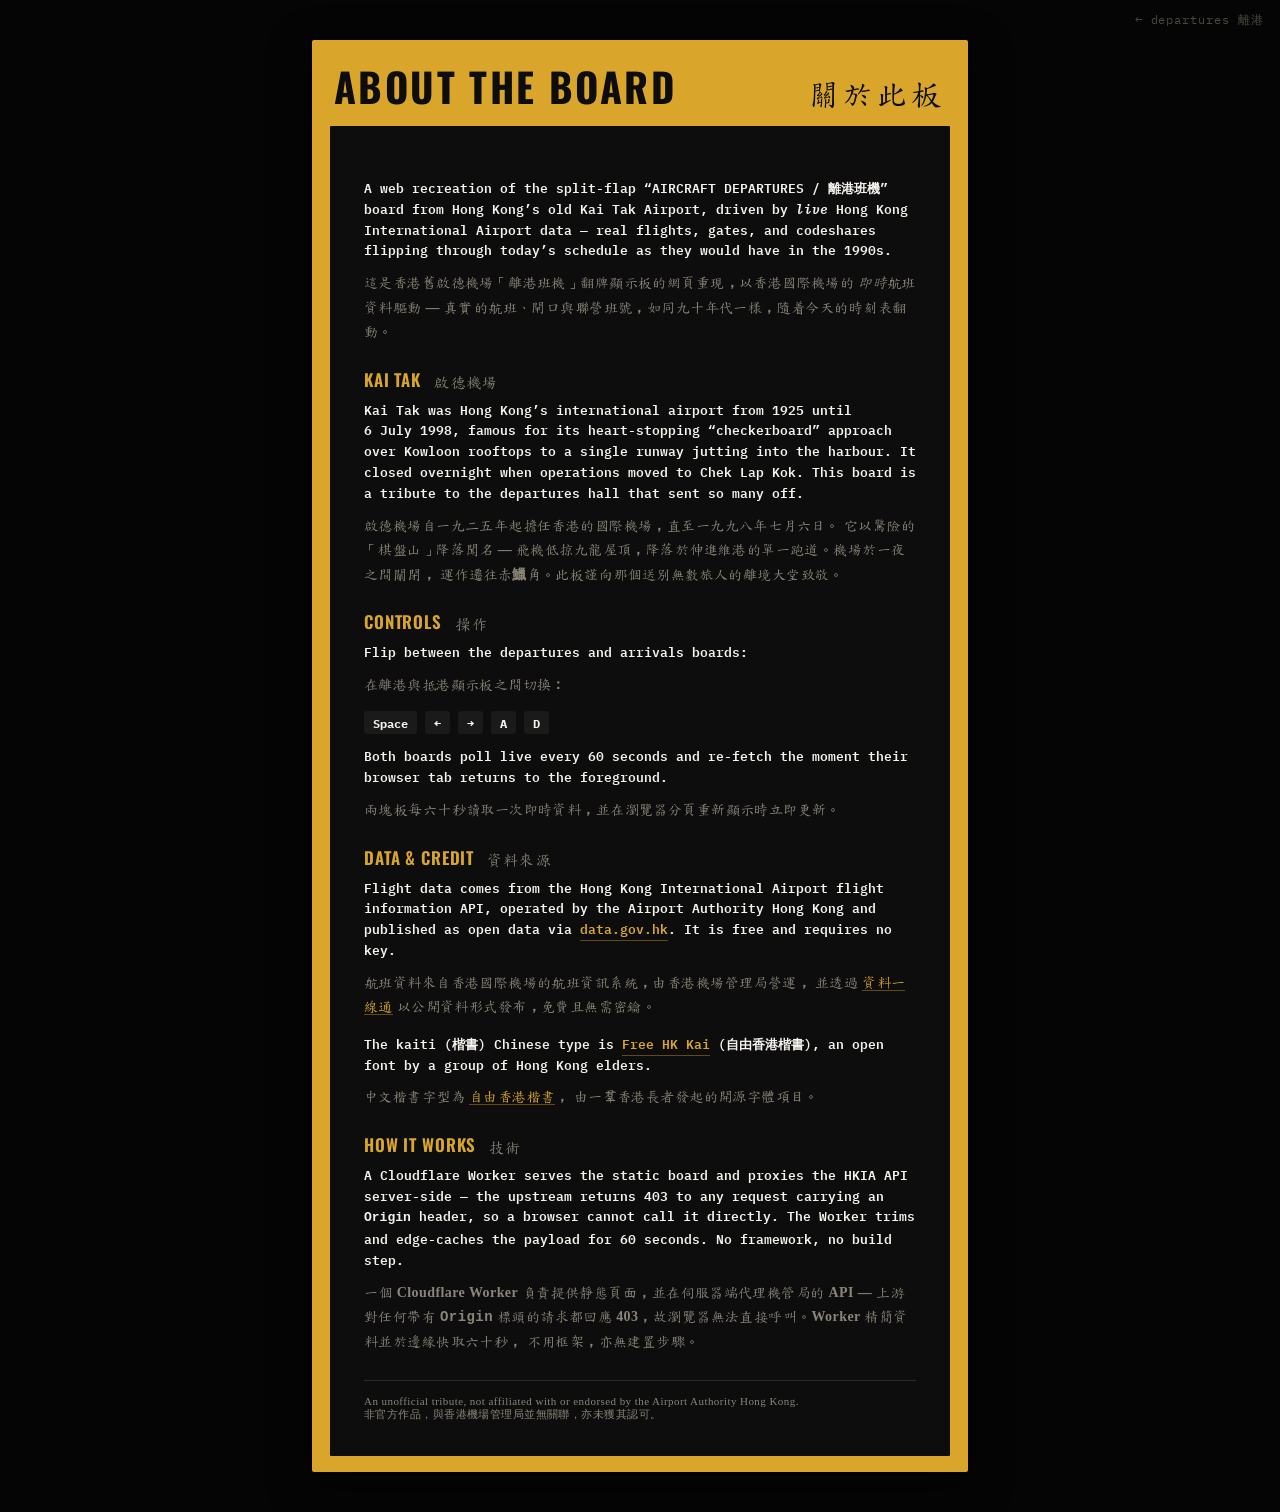
==== public/about.html @ 9b9ac21f "Remodel boards to reference photo; add logos, kaiti font, about page Match the vintage Kai Tak layou" ====
<!doctype html>
<html lang="en">
  <head>
    <meta charset="utf-8" />
    <meta name="viewport" content="width=device-width, initial-scale=1" />
    <title>啟德機場 · About Kai Tak Board</title>

    <!-- Fonts: IBM Plex Mono (labels), Free HK Kai (self-hosted kaiti, board.css @font-face), Oswald (headings). -->
    <link rel="preconnect" href="https://fonts.googleapis.com" />
    <link rel="preconnect" href="https://fonts.gstatic.com" crossorigin />
    <link
      href="https://fonts.googleapis.com/css2?family=IBM+Plex+Mono:wght@600;700&family=Oswald:wght@600;700&display=swap"
      rel="stylesheet"
    />

    <!-- board.css supplies the shared skin (frame, palette, fonts, page-nav);
         the inline block below styles only the about page's prose. -->
    <link rel="stylesheet" href="board.css" />
    <style>
      /* The about "board" scrolls with its content rather than being scaled to
         the viewport like the flight boards. board.css pins html/body/.stage to
         the viewport height and clips overflow; undo all of that here so the
         document scrolls naturally when the content is taller than the screen. */
      html, body { height: auto; overflow: visible; }
      .stage {
        align-items: flex-start;
        height: auto;
        min-height: 100vh;
        overflow: visible;
        padding: 40px 16px;
        box-sizing: border-box;
      }
      .about { max-width: 620px; padding: 30px 34px 34px; }

      .about .header { flex-direction: column; align-items: flex-start; gap: 2px; }

      .about section { margin-top: 22px; }
      .about h2 {
        margin: 0 0 8px;
        font-family: 'Oswald', 'Helvetica Neue', Arial, sans-serif;
        font-weight: 600;
        font-size: 17px;
        letter-spacing: 0.05em;
        text-transform: uppercase;
        color: var(--frame-yellow);
      }
      .about h2 .zh {
        font-family: 'Free HK Kai', 'Kaiti TC', 'STKaiti', 'BiauKai', 'DFKai-SB', serif;
        font-weight: 600;
        font-size: 15px;
        letter-spacing: 0.08em;
        margin-left: 8px;
        color: var(--label-muted);
        text-transform: none;
      }
      .about p {
        margin: 0 0 10px;
        font-family: 'IBM Plex Mono', monospace;
        font-weight: 600;
        font-size: 13px;
        line-height: 1.6;
        color: var(--flap-text);
      }
      /* Chinese paragraph: kaiti brush face, sits just under its English twin,
         slightly dimmer so the pair reads as one bilingual block. */
      .about p.zh {
        font-family: 'Free HK Kai', 'Kaiti TC', 'STKaiti', 'BiauKai', 'DFKai-SB', serif;
        font-size: 14px;
        line-height: 1.75;
        letter-spacing: 0.03em;
        color: var(--label-muted);
        margin-bottom: 14px;
      }
      .about a { color: var(--frame-yellow); text-decoration: none; border-bottom: 1px solid rgba(217, 166, 43, 0.4); }
      .about a:hover { border-bottom-color: var(--frame-yellow); }

      /* Keyboard-control keycaps rendered as little flap faces. */
      .keys { display: flex; flex-wrap: wrap; gap: 8px; margin: 4px 0 10px; }
      .keys kbd {
        font-family: 'IBM Plex Mono', monospace;
        font-weight: 700;
        font-size: 12px;
        color: var(--flap-text);
        background: var(--flap-face);
        border-radius: 3px;
        padding: 5px 9px;
        box-shadow: inset 0 -2px 0 rgba(0, 0, 0, 0.5);
      }

      .about .foot {
        margin-top: 26px;
        padding-top: 14px;
        border-top: 1px solid #2a2a2a;
        font-size: 11px;
        color: var(--label-muted);
        letter-spacing: 0.04em;
      }
    </style>
  </head>
  <body>
    <a class="page-nav" href="index.html">&larr; departures 離港</a>
    <div class="stage">
      <div class="frame">
        <div class="header">
          <div class="title-en">About the Board</div>
          <div class="title-zh">關於此板</div>
        </div>

        <div class="board kaitak about">
          <section>
            <p>
              A web recreation of the split-flap
              &ldquo;AIRCRAFT&nbsp;DEPARTURES&nbsp;/&nbsp;離港班機&rdquo;
              board from Hong Kong&rsquo;s old Kai Tak Airport, driven by
              <em>live</em> Hong Kong International Airport data &mdash; real
              flights, gates, and codeshares flipping through today&rsquo;s
              schedule as they would have in the 1990s.
            </p>
            <p class="zh">
              這是香港舊啟德機場「離港班機」翻牌顯示板的網頁重現，以香港國際機場的
              <em>即時</em>航班資料驅動 &mdash;
              真實的航班、閘口與聯營班號，如同九十年代一樣，隨着今天的時刻表翻動。
            </p>
          </section>

          <section>
            <h2>Kai Tak <span class="zh">啟德機場</span></h2>
            <p>
              Kai Tak was Hong Kong&rsquo;s international airport from 1925
              until 6&nbsp;July&nbsp;1998, famous for its heart-stopping
              &ldquo;checkerboard&rdquo; approach over Kowloon rooftops to a
              single runway jutting into the harbour. It closed overnight when
              operations moved to Chek Lap Kok. This board is a tribute to the
              departures hall that sent so many off.
            </p>
            <p class="zh">
              啟德機場自一九二五年起擔任香港的國際機場，直至一九九八年七月六日。
              它以驚險的「棋盤山」降落聞名 &mdash;
              飛機低掠九龍屋頂，降落於伸進維港的單一跑道。機場於一夜之間關閉，
              運作遷往赤鱲角。此板謹向那個送別無數旅人的離境大堂致敬。
            </p>
          </section>

          <section>
            <h2>Controls <span class="zh">操作</span></h2>
            <p>Flip between the departures and arrivals boards:</p>
            <p class="zh">在離港與抵港顯示板之間切換：</p>
            <div class="keys">
              <kbd>Space</kbd><kbd>&larr;</kbd><kbd>&rarr;</kbd><kbd>A</kbd><kbd>D</kbd>
            </div>
            <p>
              Both boards poll live every 60 seconds and re-fetch the moment
              their browser tab returns to the foreground.
            </p>
            <p class="zh">
              兩塊板每六十秒讀取一次即時資料，並在瀏覽器分頁重新顯示時立即更新。
            </p>
          </section>

          <section>
            <h2>Data &amp; credit <span class="zh">資料來源</span></h2>
            <p>
              Flight data comes from the Hong Kong International Airport flight
              information API, operated by the Airport Authority Hong Kong and
              published as open data via
              <a href="https://data.gov.hk/en-data/dataset/aahk-team1-flight-info" target="_blank" rel="noopener">data.gov.hk</a>.
              It is free and requires no key.
            </p>
            <p class="zh">
              航班資料來自香港國際機場的航班資訊系統，由香港機場管理局營運，
              並透過
              <a href="https://data.gov.hk/tc-data/dataset/aahk-team1-flight-info" target="_blank" rel="noopener">資料一線通</a>
              以公開資料形式發布，免費且無需密鑰。
            </p>
            <p>
              The kaiti (楷書) Chinese type is
              <a href="https://freehkfonts.opensource.hk" target="_blank" rel="noopener">Free&nbsp;HK&nbsp;Kai</a>
              (自由香港楷書), an open font by a group of Hong Kong elders.
            </p>
            <p class="zh">
              中文楷書字型為
              <a href="https://freehkfonts.opensource.hk" target="_blank" rel="noopener">自由香港楷書</a>，
              由一群香港長者發起的開源字體項目。
            </p>
          </section>

          <section>
            <h2>How it works <span class="zh">技術</span></h2>
            <p>
              A Cloudflare Worker serves the static board and proxies the HKIA
              API server-side &mdash; the upstream returns 403 to any request
              carrying an <code>Origin</code> header, so a browser cannot call
              it directly. The Worker trims and edge-caches the payload for
              60&nbsp;seconds. No framework, no build step.
            </p>
            <p class="zh">
              一個 Cloudflare Worker 負責提供靜態頁面，並在伺服器端代理機管局的
              API &mdash; 上游對任何帶有 <code>Origin</code> 標頭的請求都回應
              403，故瀏覽器無法直接呼叫。Worker 精簡資料並於邊緣快取六十秒，
              不用框架，亦無建置步驟。
            </p>
          </section>

          <div class="foot">
            An unofficial tribute, not affiliated with or endorsed by the
            Airport Authority Hong Kong.<br />
            非官方作品，與香港機場管理局並無關聯，亦未獲其認可。
          </div>
        </div>
      </div>
    </div>
    <!-- No keyboard-nav handler here (unlike the flight boards): this is a
         scrollable reading page, so Space / arrow keys must scroll, not flip. -->
  </body>
</html>
---- public/board.css ----
/*
 * board.css — Kai Tak "AIRCRAFT DEPARTURES" split-flap board skin.
 * Palette + layout derived from the reference photos and Paper mockup.
 * No build step; pairs with flap.js (cell engine) and board.js (rendering).
 */

/* Free HK Kai (自由香港楷書, freehkfonts.opensource.hk) — subset to the
 * board's characters by scripts/subset-kai-font.sh. The weight range spans
 * everything so the browser never synthesizes a faux bold over the brush
 * strokes; rare place-name glyphs missing from the font (峇峴汶) fall back
 * to the system kaiti faces listed after it. */
@font-face {
  font-family: 'Free HK Kai';
  src: url('fonts/FreeHKKai-subset.woff2') format('woff2');
  font-weight: 100 900;
  font-display: swap;
}

:root {
  /* Palette */
  --frame-yellow: #D9A62B;
  --board-black: #0D0D0D;
  --flap-face: #1A1A1A;
  --flap-text: #F5F3EC;
  --label-muted: #8A8577;
  --lamp-red: #E8261C;
  --lamp-dim: #4A1210;
  --status-red: #FF5040; /* status column flips, per the reference photos */

  /* Cell geometry — drum cells are fixed-width so groups align into columns. */
  --cw: 20px;   /* drum cell width  (must match CELL.w in board.js) */
  --ch: 28px;   /* drum cell height */
  --col-gap: 10px;

  /* Column widths = (slot count × cell width), matching the slot counts in board.js */
  --col-airline: 52px;
  --col-flight:  calc(7 * var(--cw));   /* 140 */
  --col-destEN:  calc(10 * var(--cw));  /* 200 */
  --col-destZH:  82px;
  --col-sched:   calc(5 * var(--cw));   /* 100 */
  --col-gate:    calc(3 * var(--cw));   /* 60 */
  --col-status:  150px;
  --col-departure: calc(5 * var(--cw)); /* 100 */
  --col-lamp:    26px;
}

* { box-sizing: border-box; }

html, body {
  margin: 0;
  height: 100%;
  overflow: hidden;                 /* board is scaled to fit; never scroll */
  background: #050505;
}

.stage {
  width: 100vw;
  height: 100vh;
  display: flex;
  align-items: center;
  justify-content: center;
  overflow: hidden;
}

/* Outer amber frame. Scaled as a whole by board.js (transform: scale).
 * The real board's yellow frame has near-square corners, so keep the radius
 * tiny — just enough to avoid a harsh pixel edge. */
.frame {
  background: var(--frame-yellow);
  padding: 14px 18px 16px;
  border-radius: 2px;
  box-shadow: 0 12px 40px rgba(0, 0, 0, 0.6);
  transform-origin: center center;
}

.board {
  position: relative;                /* anchors the stale indicator */
  background: var(--board-black);
  padding: 18px 22px;
  border-radius: 1px;
}

/* ---- Header (black text on the yellow frame, per the photos) ----------- */
.header {
  display: flex;
  align-items: baseline;
  justify-content: space-between;
  gap: 24px;
  padding: 2px 4px 10px;
}
.title-en {
  font-family: 'Oswald', 'Arial Narrow', 'Helvetica Neue', Arial, sans-serif;
  font-weight: 700;
  font-size: 40px;
  letter-spacing: 0.06em;
  color: var(--board-black);
  text-transform: uppercase;
}
.title-zh {
  font-family: 'Free HK Kai', 'Kaiti TC', 'STKaiti', 'BiauKai', 'DFKai-SB', serif;
  font-weight: 700;
  font-size: 30px;
  letter-spacing: 0.12em;
  color: var(--board-black);
}

/* ---- Shared grid (column labels + every flight row) -------------------- */
.klabels,
.krow {
  display: grid;
  grid-template-columns:
    var(--col-airline) var(--col-flight) var(--col-destEN) var(--col-destZH)
    var(--col-sched) var(--col-gate) var(--col-status) var(--col-departure)
    var(--col-lamp);
  column-gap: var(--col-gap);
  align-items: center;
}

/* Bilingual column labels: small, muted, uppercase English over Chinese. */
.klabels {
  margin-bottom: 8px;
  padding-bottom: 4px;
}
.klabel {
  display: flex;
  flex-direction: column;
  line-height: 1.1;
  color: var(--label-muted);
}
.klabel .en {
  font-family: 'Oswald', 'Helvetica Neue', Arial, sans-serif;
  font-weight: 600;
  font-size: 12px;
  letter-spacing: 0.03em;
  /* Kai Tak's column captions are lowercase ("flight", "to", "scheduled"…),
     so no uppercase transform here. */
}
.klabel .zh {
  font-family: 'Free HK Kai', 'Kaiti TC', 'STKaiti', 'BiauKai', 'DFKai-SB', serif;
  font-weight: 600;
  font-size: 11px;
}

/* ---- Flight rows ------------------------------------------------------- */
.rows { display: flex; flex-direction: column; gap: 4px; }
.krow { padding: 1px 0; }

/* Each grid cell hosts flap cells laid out with no inter-cell whitespace. */
.kcell { display: flex; align-items: center; font-size: 0; }
.kcell.airline { justify-content: center; }
.kcell.lamp    { justify-content: flex-end; }

/* ---- Flap cell theming (override flap.js defaults) --------------------- *
 * The two-class selectors below (.kaitak .flap-cell) out-specify flap.js's
 * single-class rules regardless of stylesheet order.                        */
.kaitak .flap-cell {
  background: var(--board-black);
  color: var(--flap-text);
  font-family: 'IBM Plex Mono', monospace;
  font-weight: 700;
}
.kaitak .flap-face { background: var(--flap-face); }

/* Airline logo card: the carrier's real logo (flap.js's createLogoCell fetches
 * it from the Aviasales logo CDN by IATA code) sits on a light "sticker". When
 * the logo can't load, a brand-coloured 2-letter chip shows through instead —
 * colours are set per row via --air-bg / --air-fg. */
.kaitak .airline .logo-card {
  position: relative;
  width: var(--fw, 50px);
  height: var(--fh, 26px);
  border-radius: 3px;
  overflow: hidden;
  background: var(--flap-text); /* cream sticker behind the logo */
}
.kaitak .airline .logo-img {
  display: block;
  width: 100%;
  height: 100%;
  object-fit: contain;
  padding: 2px;
  box-sizing: border-box;
}
/* Fallback chip: fills the card with the brand colour + 2-letter code. Hidden
 * until the logo fails to load (.no-logo), which also hides the image. */
.kaitak .airline .logo-code {
  position: absolute;
  inset: 0;
  display: none;
  align-items: center;
  justify-content: center;
  font-family: 'IBM Plex Mono', monospace;
  font-weight: 700;
  font-size: 16px;
  background: var(--air-bg, var(--flap-face));
  color: var(--air-fg, var(--flap-text));
}
.kaitak .airline .logo-card.no-logo .logo-img { display: none; }
.kaitak .airline .logo-card.no-logo .logo-code { display: flex; }

/* Chinese destination card uses the kaiti (楷體) brush face. */
.kaitak .destzh .flap-cell {
  font-family: 'Free HK Kai', 'Kaiti TC', 'STKaiti', 'BiauKai', 'DFKai-SB', serif;
  font-weight: 700;
}

/* Revised/actual time drums flip in warm signal red — on the real board the
 * departure / arrival time column reads in red characters. */
.kaitak .departure .flap-cell,
.kaitak .arrtime .flap-cell { color: var(--status-red); }

/* Status: small backlit bilingual text (not flaps), per the reference photo. */
.kcell.status { display: flex; flex-direction: column; justify-content: center; line-height: 1.15; font-size: 0; }
.kcell.status .st-en { font-family: 'Oswald', 'Helvetica Neue', Arial, sans-serif; font-weight: 600; font-size: 13px; letter-spacing: 0.06em; color: #E9E4D4; }
.kcell.status .st-zh { font-family: 'Free HK Kai', 'Kaiti TC', 'STKaiti', 'BiauKai', 'DFKai-SB', serif; font-weight: 600; font-size: 12px; color: #E9E4D4; }

/* ---- Boarding lamp ----------------------------------------------------- */
.lamp {
  width: 14px;
  height: 14px;
  border-radius: 50%;
  background: var(--lamp-dim);
  transition: background 120ms ease, box-shadow 120ms ease;
}
.lamp.lit {
  background: var(--lamp-red);
  box-shadow: 0 0 8px 2px rgba(232, 38, 28, 0.8);
}

/* ---- Stale-data indicator ---------------------------------------------- *
 * Tiny, dim label tucked into the board's bottom-right corner. Hidden until
 * data.js adds .is-stale to .board (worker served a cached copy). Kept
 * deliberately quiet so it never fights the vintage board aesthetic. */
.stale-indicator {
  position: absolute;
  right: 10px;
  bottom: 5px;
  font-family: 'IBM Plex Mono', monospace;
  font-size: 10px;
  letter-spacing: 0.18em;
  color: #514d43;
  opacity: 0;
  transition: opacity 240ms ease;
  pointer-events: none;
}
.board.is-stale .stale-indicator { opacity: 0.75; }

/* ---- Cross-page nav link (departures <-> arrivals) --------------------- *
 * Small, muted link fixed in the top-right of the near-black stage, outside
 * the scaled yellow frame so it never distorts with the board. Deliberately
 * quiet so it doesn't fight the vintage look. Shared by both pages. */
.page-nav {
  position: fixed;
  top: 12px;
  right: 16px;
  z-index: 10;
  font-family: 'IBM Plex Mono', monospace;
  font-size: 12px;
  letter-spacing: 0.08em;
  color: #6b6656;
  text-decoration: none;
  opacity: 0.7;
  transition: opacity 200ms ease, color 200ms ease;
}
.page-nav:hover,
.page-nav:focus { opacity: 1; color: var(--frame-yellow); }

/* Second nav link, tucked into the opposite (top-left) corner so it never
 * collides with the departures/arrivals link. Used for the "about" page. */
.page-nav.left { right: auto; left: 16px; }
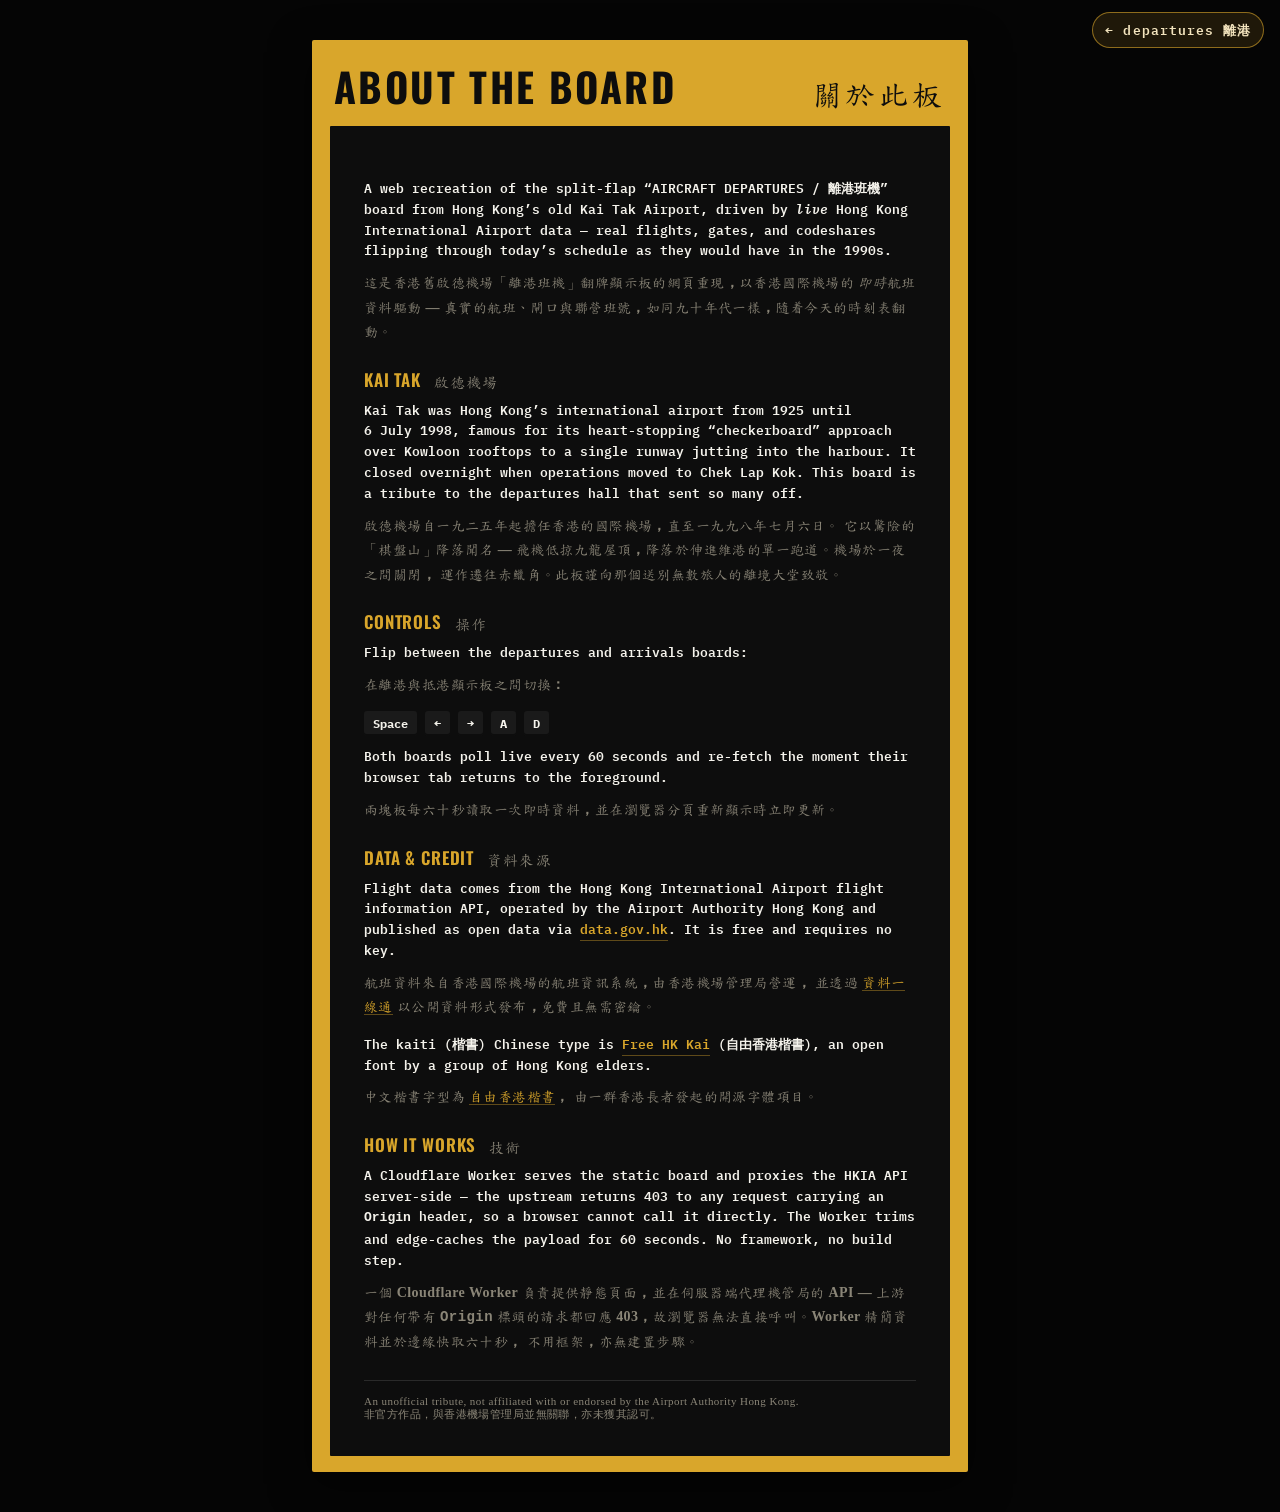
==== commit 9a3fec2e: "Swap kaiti font for fuller-coverage TW-Kai; fix delayed-flight sort order Free HK Kai's 4700-char su" ====
--- a/public/about.html
+++ b/public/about.html
@@ -5,7 +5,7 @@
     <meta name="viewport" content="width=device-width, initial-scale=1" />
     <title>啟德機場 · About Kai Tak Board</title>
 
-    <!-- Fonts: IBM Plex Mono (labels), Free HK Kai (self-hosted kaiti, board.css @font-face), Oswald (headings). -->
+    <!-- Fonts: IBM Plex Mono (labels), TW-Kai (self-hosted kaiti, board.css @font-face), Oswald (headings). -->
     <link rel="preconnect" href="https://fonts.googleapis.com" />
     <link rel="preconnect" href="https://fonts.gstatic.com" crossorigin />
     <link
@@ -45,7 +45,7 @@
         color: var(--frame-yellow);
       }
       .about h2 .zh {
-        font-family: 'Free HK Kai', 'Kaiti TC', 'STKaiti', 'BiauKai', 'DFKai-SB', serif;
+        font-family: 'TW-Kai', 'Kaiti TC', 'STKaiti', 'BiauKai', 'DFKai-SB', serif;
         font-weight: 600;
         font-size: 15px;
         letter-spacing: 0.08em;
@@ -64,7 +64,7 @@
       /* Chinese paragraph: kaiti brush face, sits just under its English twin,
          slightly dimmer so the pair reads as one bilingual block. */
       .about p.zh {
-        font-family: 'Free HK Kai', 'Kaiti TC', 'STKaiti', 'BiauKai', 'DFKai-SB', serif;
+        font-family: 'TW-Kai', 'Kaiti TC', 'STKaiti', 'BiauKai', 'DFKai-SB', serif;
         font-size: 14px;
         line-height: 1.75;
         letter-spacing: 0.03em;
--- a/public/board.css
+++ b/public/board.css
@@ -4,14 +4,16 @@
  * No build step; pairs with flap.js (cell engine) and board.js (rendering).
  */
 
-/* Free HK Kai (自由香港楷書, freehkfonts.opensource.hk) — subset to the
- * board's characters by scripts/subset-kai-font.sh. The weight range spans
- * everything so the browser never synthesizes a faux bold over the brush
- * strokes; rare place-name glyphs missing from the font (峇峴汶) fall back
- * to the system kaiti faces listed after it. */
+/* TW-Kai (教育部全字庫正楷體, data.gov.tw dataset 5961) — subset to the
+ * board's characters by scripts/subset-kai-font.sh. Covers the full BMP
+ * (~39,200 CJK chars) so no place-name glyph needs a system-font fallback;
+ * the fallback faces after it are only a safety net for chars added to
+ * destinations.json before the subset is re-run. The weight range spans
+ * everything so the browser never synthesizes a faux bold over the single
+ * brush-stroke weight this font actually has. */
 @font-face {
-  font-family: 'Free HK Kai';
-  src: url('fonts/FreeHKKai-subset.woff2') format('woff2');
+  font-family: 'TW-Kai';
+  src: url('fonts/TWKai-subset.woff2') format('woff2');
   font-weight: 100 900;
   font-display: swap;
 }
@@ -35,8 +37,8 @@
   /* Column widths = (slot count × cell width), matching the slot counts in board.js */
   --col-airline: 52px;
   --col-flight:  calc(7 * var(--cw));   /* 140 */
-  --col-destEN:  calc(10 * var(--cw));  /* 200 */
-  --col-destZH:  82px;
+  --col-destEN:  calc(12 * var(--cw));  /* 240 */
+  --col-destZH:  96px;
   --col-sched:   calc(5 * var(--cw));   /* 100 */
   --col-gate:    calc(3 * var(--cw));   /* 60 */
   --col-status:  150px;
@@ -97,7 +99,7 @@
   text-transform: uppercase;
 }
 .title-zh {
-  font-family: 'Free HK Kai', 'Kaiti TC', 'STKaiti', 'BiauKai', 'DFKai-SB', serif;
+  font-family: 'TW-Kai', 'Kaiti TC', 'STKaiti', 'BiauKai', 'DFKai-SB', serif;
   font-weight: 700;
   font-size: 30px;
   letter-spacing: 0.12em;
@@ -136,7 +138,7 @@
      so no uppercase transform here. */
 }
 .klabel .zh {
-  font-family: 'Free HK Kai', 'Kaiti TC', 'STKaiti', 'BiauKai', 'DFKai-SB', serif;
+  font-family: 'TW-Kai', 'Kaiti TC', 'STKaiti', 'BiauKai', 'DFKai-SB', serif;
   font-weight: 600;
   font-size: 11px;
 }
@@ -164,7 +166,8 @@
 /* Airline logo card: the carrier's real logo (flap.js's createLogoCell fetches
  * it from the Aviasales logo CDN by IATA code) sits on a light "sticker". When
  * the logo can't load, a brand-coloured 2-letter chip shows through instead —
- * colours are set per row via --air-bg / --air-fg. */
+ * colours are set per row via --air-bg / --air-fg. On carrier change the inner
+ * fold panel flips like the drum cells (see .logo-flip). */
 .kaitak .airline .logo-card {
   position: relative;
   width: var(--fw, 50px);
@@ -172,6 +175,21 @@
   border-radius: 3px;
   overflow: hidden;
   background: var(--flap-text); /* cream sticker behind the logo */
+  perspective: 220px;           /* depth for the fold */
+}
+/* Fold panel: the whole sticker face folds up/away on change, then the new
+ * face folds down into place — a single-leaf split-flap for the logo. */
+.kaitak .airline .logo-flip {
+  position: relative;
+  width: 100%;
+  height: 100%;
+  transform-origin: 50% 50%;
+  backface-visibility: hidden;
+  transition: transform 130ms ease-in;
+}
+.kaitak .airline .logo-card.is-flipping .logo-flip { transform: rotateX(-90deg); }
+@media (prefers-reduced-motion: reduce) {
+  .kaitak .airline .logo-flip { transition: none; }
 }
 .kaitak .airline .logo-img {
   display: block;
@@ -200,7 +218,7 @@
 
 /* Chinese destination card uses the kaiti (楷體) brush face. */
 .kaitak .destzh .flap-cell {
-  font-family: 'Free HK Kai', 'Kaiti TC', 'STKaiti', 'BiauKai', 'DFKai-SB', serif;
+  font-family: 'TW-Kai', 'Kaiti TC', 'STKaiti', 'BiauKai', 'DFKai-SB', serif;
   font-weight: 700;
 }
 
@@ -212,7 +230,7 @@
 /* Status: small backlit bilingual text (not flaps), per the reference photo. */
 .kcell.status { display: flex; flex-direction: column; justify-content: center; line-height: 1.15; font-size: 0; }
 .kcell.status .st-en { font-family: 'Oswald', 'Helvetica Neue', Arial, sans-serif; font-weight: 600; font-size: 13px; letter-spacing: 0.06em; color: #E9E4D4; }
-.kcell.status .st-zh { font-family: 'Free HK Kai', 'Kaiti TC', 'STKaiti', 'BiauKai', 'DFKai-SB', serif; font-weight: 600; font-size: 12px; color: #E9E4D4; }
+.kcell.status .st-zh { font-family: 'TW-Kai', 'Kaiti TC', 'STKaiti', 'BiauKai', 'DFKai-SB', serif; font-weight: 600; font-size: 12px; color: #E9E4D4; }
 
 /* ---- Boarding lamp ----------------------------------------------------- */
 .lamp {
@@ -245,26 +263,39 @@
 }
 .board.is-stale .stale-indicator { opacity: 0.75; }
 
-/* ---- Cross-page nav link (departures <-> arrivals) --------------------- *
- * Small, muted link fixed in the top-right of the near-black stage, outside
- * the scaled yellow frame so it never distorts with the board. Deliberately
- * quiet so it doesn't fight the vintage look. Shared by both pages. */
+/* ---- HUD controls (page-switch links + sound toggle) ------------------- *
+ * Fixed to the corners of the near-black stage, outside the scaled yellow
+ * frame so they never distort with the board. Styled as small amber pills so
+ * they're clearly legible against the dark stage while still reading as part
+ * of the vintage board. `.page-nav` is the shared base; positional modifiers
+ * place each control in its own corner:
+ *   (default)  top-right  — departures <-> arrivals switch
+ *   .left      top-left   — about link
+ *   .mute      bottom-left — flip-sound toggle (button, injected by flap.js) */
 .page-nav {
   position: fixed;
   top: 12px;
   right: 16px;
   z-index: 10;
   font-family: 'IBM Plex Mono', monospace;
-  font-size: 12px;
+  font-size: 13px;
+  font-weight: 600;
   letter-spacing: 0.08em;
-  color: #6b6656;
+  color: #F3E4BE;
   text-decoration: none;
-  opacity: 0.7;
-  transition: opacity 200ms ease, color 200ms ease;
+  padding: 6px 12px;
+  border: 1px solid rgba(217, 166, 43, 0.6);
+  border-radius: 999px;
+  background: rgba(217, 166, 43, 0.12);
+  cursor: pointer;
+  transition: background 160ms ease, color 160ms ease, border-color 160ms ease;
 }
 .page-nav:hover,
-.page-nav:focus { opacity: 1; color: var(--frame-yellow); }
-
-/* Second nav link, tucked into the opposite (top-left) corner so it never
- * collides with the departures/arrivals link. Used for the "about" page. */
+.page-nav:focus {
+  color: var(--board-black);
+  background: var(--frame-yellow);
+  border-color: var(--frame-yellow);
+  outline: none;
+}
 .page-nav.left { right: auto; left: 16px; }
+.page-nav.mute { right: auto; left: 16px; top: auto; bottom: 12px; }
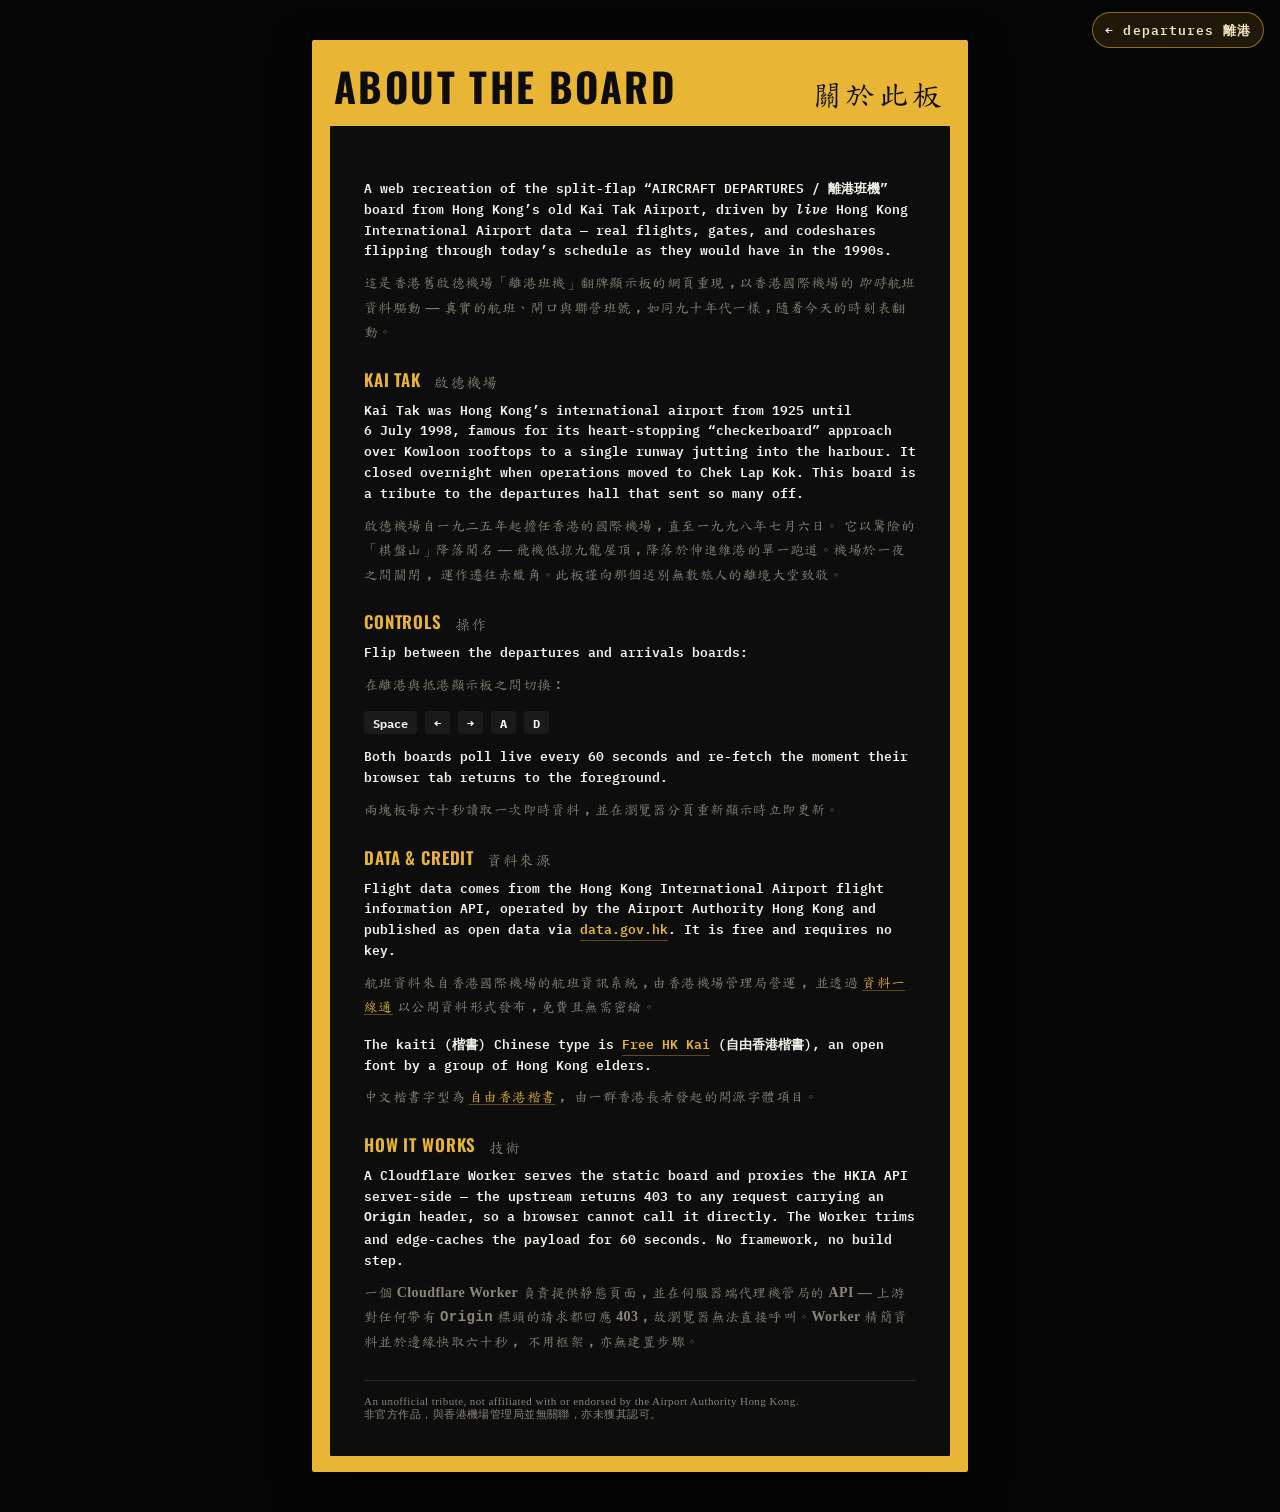
==== commit c08fced7: "Fix mobile dark-mode colour inversion: declare color-scheme dark The board is a fixed dark design bu" ====
--- a/public/about.html
+++ b/public/about.html
@@ -3,6 +3,7 @@
   <head>
     <meta charset="utf-8" />
     <meta name="viewport" content="width=device-width, initial-scale=1" />
+    <meta name="color-scheme" content="dark" />
     <title>啟德機場 · About Kai Tak Board</title>
 
     <!-- Fonts: IBM Plex Mono (labels), TW-Kai (self-hosted kaiti, board.css @font-face), Oswald (headings). -->
--- a/public/board.css
+++ b/public/board.css
@@ -19,8 +19,9 @@
 }
 
 :root {
+  color-scheme: dark; /* board is a fixed dark design — stop mobile auto-dark from re-tinting it */
   /* Palette */
-  --frame-yellow: #D9A62B;
+  --frame-yellow: #E8B534;
   --board-black: #0D0D0D;
   --flap-face: #1A1A1A;
   --flap-text: #F5F3EC;
@@ -220,6 +221,20 @@
 .kaitak .destzh .flap-cell {
   font-family: 'TW-Kai', 'Kaiti TC', 'STKaiti', 'BiauKai', 'DFKai-SB', serif;
   font-weight: 700;
+}
+/* Justify the city name across the column (分散對齊), like the reference
+ * board: a 2-char name reads 上 … 海 spread to the edges, not centred.
+ * text-align-last drives the single (last) line; text-justify:inter-character
+ * is essential for CJK — the default `auto` only stretches at spaces, and
+ * Han names have none, so without it the line falls back to left-aligned.
+ * white-space:normal lets justification apply (names always fit, never wrap). */
+.kaitak .destzh .flap-ch {
+  box-sizing: border-box;
+  padding: 0 6px;
+  white-space: normal;
+  text-align: justify;
+  text-align-last: justify;
+  text-justify: inter-character;
 }
 
 /* Revised/actual time drums flip in warm signal red — on the real board the
